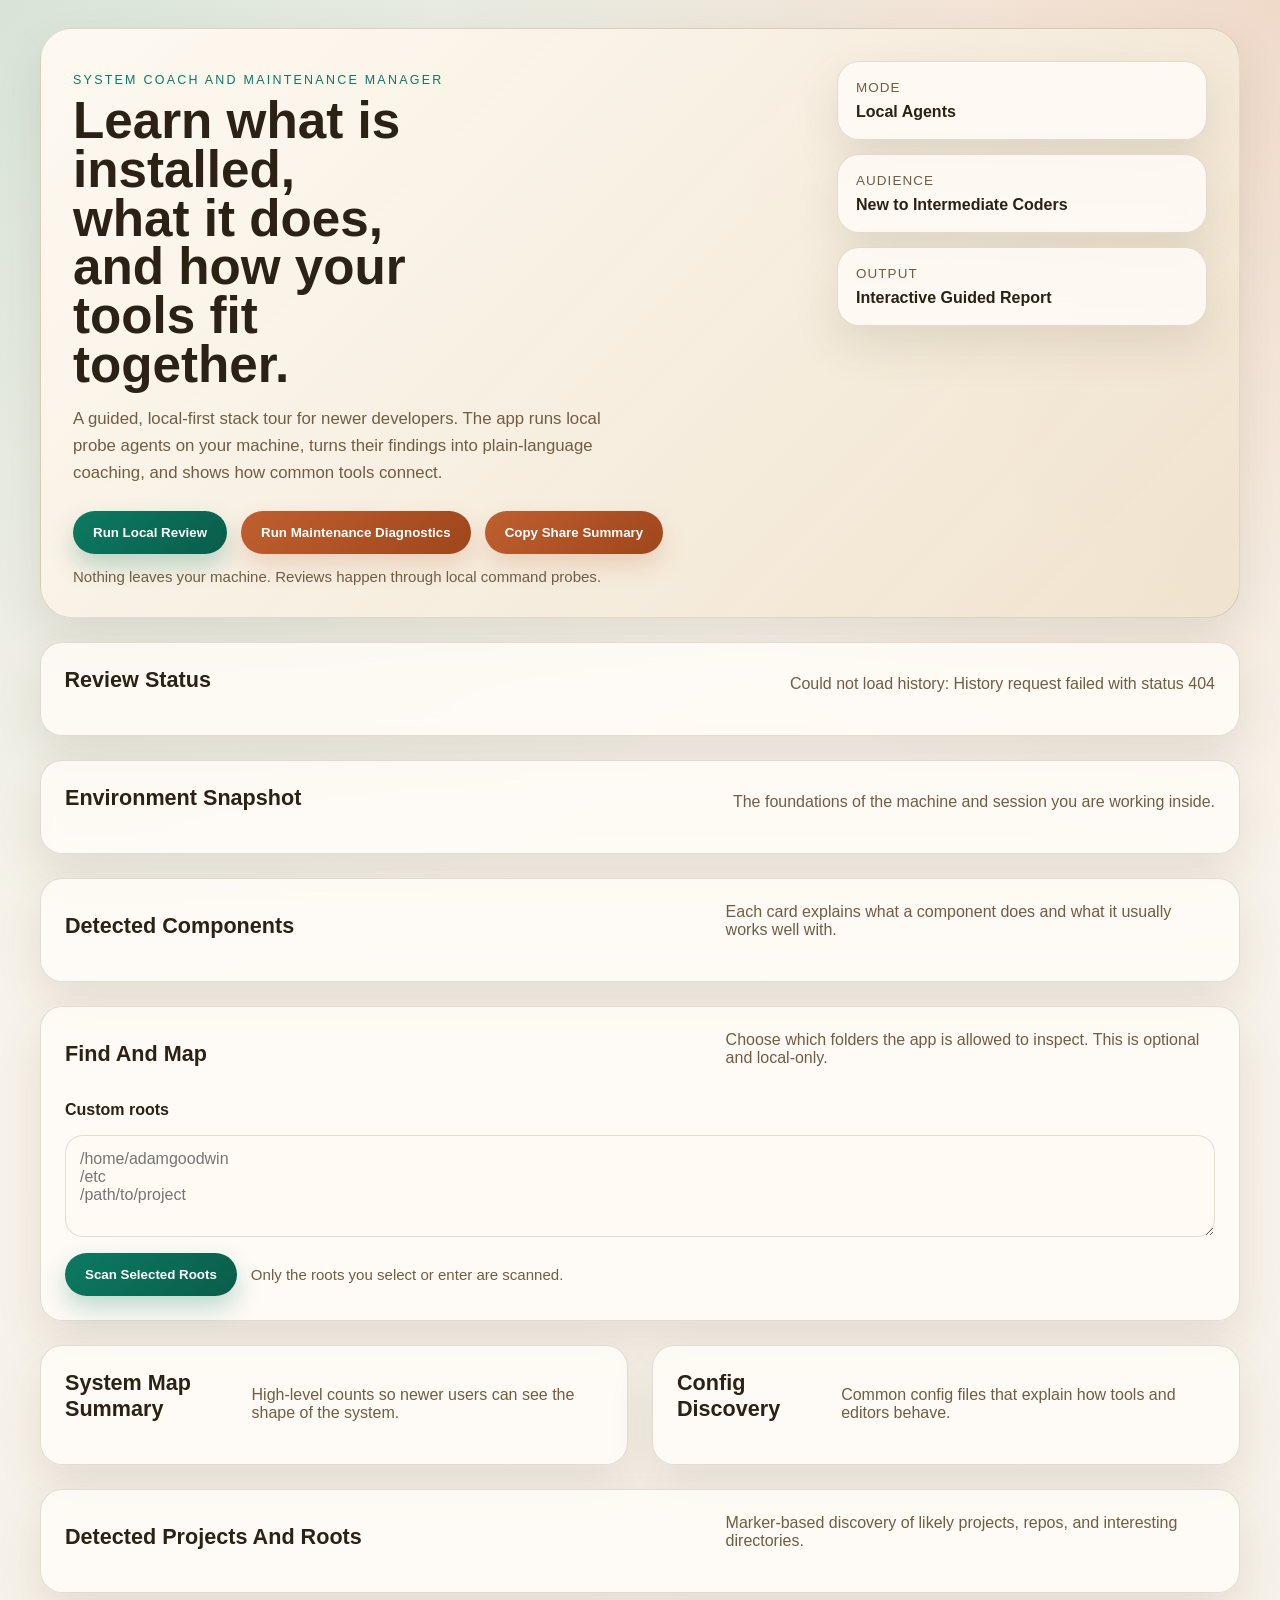
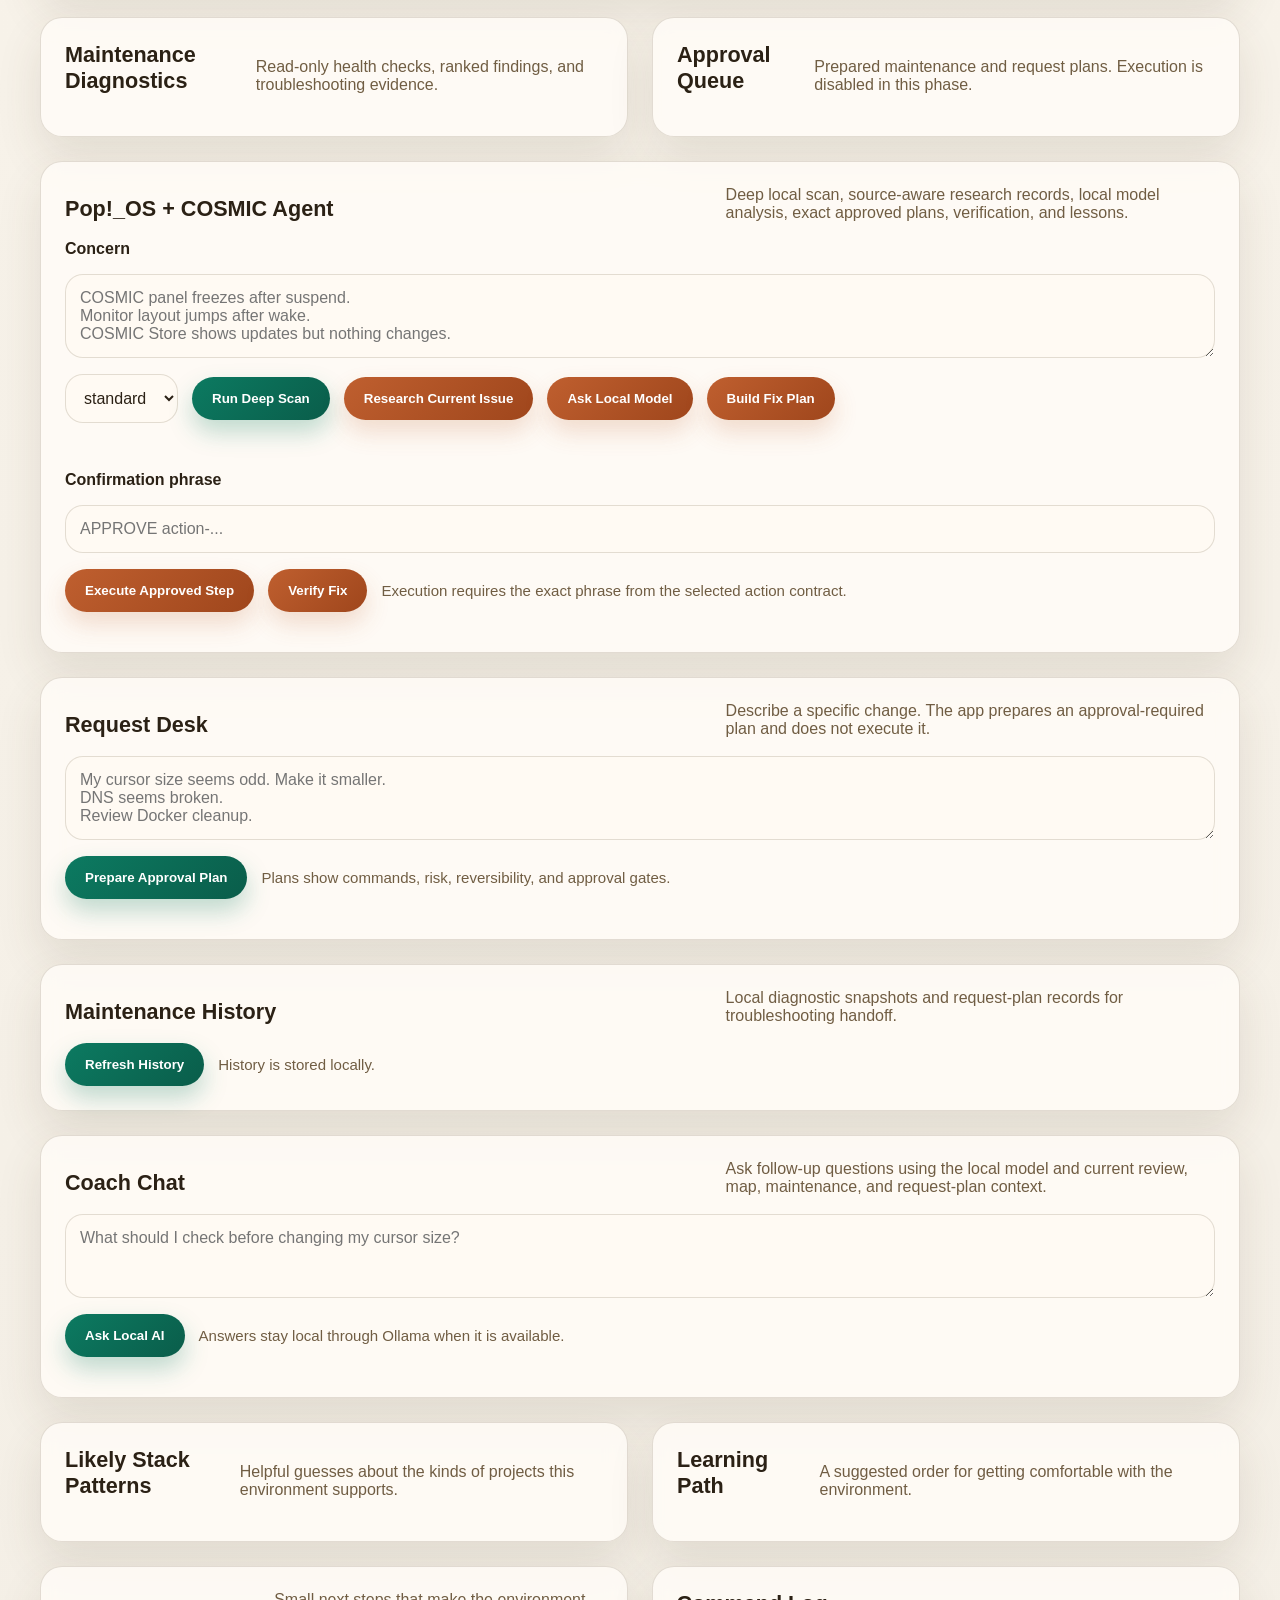
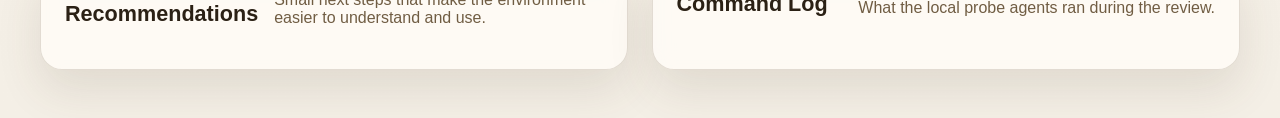
==== src/system_coach_maintenance_manager/web/index.html @ 45680a3e "Add Pop COSMIC guided agent" ====
<!DOCTYPE html>
<html lang="en">
  <head>
    <meta charset="UTF-8" />
    <meta name="viewport" content="width=device-width, initial-scale=1.0" />
    <title>System Coach and Maintenance Manager</title>
    <link rel="stylesheet" href="styles.css" />
  </head>
  <body>
    <div class="page-shell">
      <header class="hero">
        <div class="hero-copy">
          <p class="eyebrow">System Coach and Maintenance Manager</p>
          <h1>Learn what is installed, what it does, and how your tools fit together.</h1>
          <p class="lede">
            A guided, local-first stack tour for newer developers. The app runs local probe agents on your machine,
            turns their findings into plain-language coaching, and shows how common tools connect.
          </p>
          <div class="hero-actions">
            <button id="runReviewButton">Run Local Review</button>
            <button id="runMaintenanceButton" class="secondary-button">Run Maintenance Diagnostics</button>
            <button id="shareSummaryButton" class="secondary-button">Copy Share Summary</button>
            <span class="subtle">Nothing leaves your machine. Reviews happen through local command probes.</span>
          </div>
        </div>
        <div class="hero-panel">
          <div class="metric-card">
            <span class="metric-label">Mode</span>
            <strong>Local Agents</strong>
          </div>
          <div class="metric-card">
            <span class="metric-label">Audience</span>
            <strong>New to Intermediate Coders</strong>
          </div>
          <div class="metric-card">
            <span class="metric-label">Output</span>
            <strong>Interactive Guided Report</strong>
          </div>
        </div>
      </header>

      <main>
        <section class="panel summary-panel">
          <div class="panel-header">
            <h2>Review Status</h2>
            <p id="statusText">Ready to inspect your environment.</p>
          </div>
          <div id="summaryGrid" class="summary-grid"></div>
        </section>

        <section class="panel">
          <div class="panel-header">
            <h2>Environment Snapshot</h2>
            <p>The foundations of the machine and session you are working inside.</p>
          </div>
          <div id="environmentGrid" class="data-grid"></div>
        </section>

        <section class="panel">
          <div class="panel-header">
            <h2>Detected Components</h2>
            <p>Each card explains what a component does and what it usually works well with.</p>
          </div>
          <div id="componentGrid" class="component-grid"></div>
        </section>

        <section class="panel">
          <div class="panel-header">
            <h2>Find And Map</h2>
            <p>Choose which folders the app is allowed to inspect. This is optional and local-only.</p>
          </div>
          <div class="scan-controls">
            <div id="suggestedRoots" class="chip-list"></div>
            <label class="input-label" for="customRootsInput">Custom roots</label>
            <textarea
              id="customRootsInput"
              rows="4"
              placeholder="/home/adamgoodwin&#10;/etc&#10;/path/to/project"
            ></textarea>
            <div class="scan-actions">
              <button id="runMapButton">Scan Selected Roots</button>
              <span class="subtle">Only the roots you select or enter are scanned.</span>
            </div>
          </div>
        </section>

        <section class="two-up">
          <section class="panel">
            <div class="panel-header">
              <h2>System Map Summary</h2>
              <p>High-level counts so newer users can see the shape of the system.</p>
            </div>
            <div id="mapSummaryGrid" class="summary-grid"></div>
            <ul id="mapTeachingNotes" class="text-list"></ul>
          </section>

          <section class="panel">
            <div class="panel-header">
              <h2>Config Discovery</h2>
              <p>Common config files that explain how tools and editors behave.</p>
            </div>
            <div id="configGrid" class="stack-list"></div>
          </section>
        </section>

        <section class="panel">
          <div class="panel-header">
            <h2>Detected Projects And Roots</h2>
            <p>Marker-based discovery of likely projects, repos, and interesting directories.</p>
          </div>
          <div id="scanResults" class="stack-list"></div>
        </section>

        <section class="two-up">
          <section class="panel">
            <div class="panel-header">
              <h2>Maintenance Diagnostics</h2>
              <p>Read-only health checks, ranked findings, and troubleshooting evidence.</p>
            </div>
            <div id="maintenanceSummaryGrid" class="summary-grid"></div>
            <div id="maintenanceFindings" class="stack-list"></div>
          </section>

          <section class="panel">
            <div class="panel-header">
              <h2>Approval Queue</h2>
              <p>Prepared maintenance and request plans. Execution is disabled in this phase.</p>
            </div>
            <div id="maintenancePlans" class="stack-list"></div>
          </section>
        </section>

        <section class="panel">
          <div class="panel-header">
            <h2>Pop!_OS + COSMIC Agent</h2>
            <p>Deep local scan, source-aware research records, local model analysis, exact approved plans, verification, and lessons.</p>
          </div>
          <div class="scan-controls">
            <label class="input-label" for="popCosmicConcernInput">Concern</label>
            <textarea
              id="popCosmicConcernInput"
              rows="3"
              placeholder="COSMIC panel freezes after suspend.&#10;Monitor layout jumps after wake.&#10;COSMIC Store shows updates but nothing changes."
            ></textarea>
            <div class="scan-actions">
              <select id="popCosmicScopeInput">
                <option value="standard">standard</option>
                <option value="display">display</option>
                <option value="updates">updates</option>
                <option value="full">full</option>
              </select>
              <button id="popCosmicScanButton">Run Deep Scan</button>
              <button id="popCosmicResearchButton" class="secondary-button">Research Current Issue</button>
              <button id="popCosmicAnalyzeButton" class="secondary-button">Ask Local Model</button>
              <button id="popCosmicPlanButton" class="secondary-button">Build Fix Plan</button>
            </div>
            <div id="popCosmicSummary" class="stack-list"></div>
            <div id="popCosmicAnalysis" class="stack-list"></div>
            <label class="input-label" for="popCosmicConfirmationInput">Confirmation phrase</label>
            <input id="popCosmicConfirmationInput" placeholder="APPROVE action-..." />
            <div class="scan-actions">
              <button id="popCosmicExecuteButton" class="secondary-button">Execute Approved Step</button>
              <button id="popCosmicVerifyButton" class="secondary-button">Verify Fix</button>
              <span class="subtle">Execution requires the exact phrase from the selected action contract.</span>
            </div>
            <div id="popCosmicActionLog" class="command-log"></div>
          </div>
        </section>

        <section class="panel">
          <div class="panel-header">
            <h2>Request Desk</h2>
            <p>Describe a specific change. The app prepares an approval-required plan and does not execute it.</p>
          </div>
          <div class="scan-controls">
            <textarea
              id="requestInput"
              rows="3"
              placeholder="My cursor size seems odd. Make it smaller.&#10;DNS seems broken.&#10;Review Docker cleanup."
            ></textarea>
            <div class="scan-actions">
              <button id="prepareRequestButton">Prepare Approval Plan</button>
              <span class="subtle">Plans show commands, risk, reversibility, and approval gates.</span>
            </div>
            <div id="requestPlan" class="stack-list"></div>
          </div>
        </section>

        <section class="panel">
          <div class="panel-header">
            <h2>Maintenance History</h2>
            <p>Local diagnostic snapshots and request-plan records for troubleshooting handoff.</p>
          </div>
          <div class="scan-actions">
            <button id="refreshHistoryButton">Refresh History</button>
            <span id="historyPath" class="subtle">History is stored locally.</span>
          </div>
          <div id="historyChanges" class="stack-list"></div>
          <div id="historyLessons" class="stack-list"></div>
          <div id="historyRecords" class="command-log"></div>
        </section>

        <section class="panel">
          <div class="panel-header">
            <h2>Coach Chat</h2>
            <p>Ask follow-up questions using the local model and current review, map, maintenance, and request-plan context.</p>
          </div>
          <div class="scan-controls">
            <textarea
              id="coachQuestionInput"
              rows="3"
              placeholder="What should I check before changing my cursor size?"
            ></textarea>
            <div class="scan-actions">
              <button id="askCoachButton">Ask Local AI</button>
              <span class="subtle">Answers stay local through Ollama when it is available.</span>
            </div>
            <div id="coachConversation" class="command-log"></div>
          </div>
        </section>

        <section class="two-up">
          <section class="panel">
            <div class="panel-header">
              <h2>Likely Stack Patterns</h2>
              <p>Helpful guesses about the kinds of projects this environment supports.</p>
            </div>
            <div id="stackMatches" class="stack-list"></div>
          </section>

          <section class="panel">
            <div class="panel-header">
              <h2>Learning Path</h2>
              <p>A suggested order for getting comfortable with the environment.</p>
            </div>
            <ol id="learningPath" class="learning-list"></ol>
          </section>
        </section>

        <section class="two-up">
          <section class="panel">
            <div class="panel-header">
              <h2>Recommendations</h2>
              <p>Small next steps that make the environment easier to understand and use.</p>
            </div>
            <ul id="recommendations" class="text-list"></ul>
          </section>

          <section class="panel">
            <div class="panel-header">
              <h2>Command Log</h2>
              <p>What the local probe agents ran during the review.</p>
            </div>
            <div id="commandLog" class="command-log"></div>
          </section>
        </section>
      </main>
    </div>

    <template id="componentTemplate">
      <article class="component-card">
        <div class="component-topline">
          <span class="pill category"></span>
          <span class="version"></span>
        </div>
        <h3 class="title"></h3>
        <p class="role"></p>
        <p class="path"></p>
        <div class="pairs"></div>
        <p class="tip"></p>
      </article>
    </template>

    <script src="app.js" defer></script>
  </body>
</html>
---- src/system_coach_maintenance_manager/web/styles.css ----
:root {
  --bg: #f4efe6;
  --bg-strong: #efe2cc;
  --panel: rgba(255, 252, 247, 0.84);
  --panel-strong: #fffaf3;
  --line: rgba(84, 62, 34, 0.16);
  --text: #2b2115;
  --muted: #705d43;
  --accent: #0c7a61;
  --accent-2: #bf5f2f;
  --shadow: 0 20px 45px rgba(86, 67, 39, 0.12);
  --radius: 22px;
}

* {
  box-sizing: border-box;
}

body {
  margin: 0;
  font-family: "IBM Plex Sans", "Segoe UI", sans-serif;
  color: var(--text);
  background:
    radial-gradient(circle at top left, rgba(12, 122, 97, 0.14), transparent 28%),
    radial-gradient(circle at top right, rgba(191, 95, 47, 0.18), transparent 24%),
    linear-gradient(180deg, #faf5ec 0%, var(--bg) 100%);
  min-height: 100vh;
}

.page-shell {
  width: min(1200px, calc(100% - 32px));
  margin: 0 auto;
  padding: 28px 0 48px;
}

.hero {
  display: grid;
  grid-template-columns: 2fr 1fr;
  gap: 24px;
  background: linear-gradient(135deg, rgba(255, 250, 243, 0.95), rgba(239, 226, 204, 0.9));
  border: 1px solid var(--line);
  border-radius: 32px;
  box-shadow: var(--shadow);
  padding: 32px;
}

.eyebrow {
  letter-spacing: 0.18em;
  text-transform: uppercase;
  font-size: 0.78rem;
  color: var(--accent);
  margin-bottom: 10px;
}

h1,
h2,
h3,
strong {
  font-family: "Space Grotesk", "Avenir Next", sans-serif;
}

h1 {
  margin: 0;
  font-size: clamp(2.3rem, 4vw, 4.6rem);
  line-height: 0.95;
  max-width: 12ch;
}

.lede {
  max-width: 58ch;
  color: var(--muted);
  font-size: 1.05rem;
  line-height: 1.6;
}

.hero-actions {
  display: flex;
  flex-wrap: wrap;
  gap: 14px;
  align-items: center;
  margin-top: 24px;
}

button {
  border: 0;
  border-radius: 999px;
  padding: 14px 20px;
  background: linear-gradient(135deg, var(--accent), #0a5d4a);
  color: white;
  font-weight: 700;
  cursor: pointer;
  box-shadow: 0 12px 24px rgba(12, 122, 97, 0.26);
}

.secondary-button {
  background: linear-gradient(135deg, var(--accent-2), #9f461c);
  box-shadow: 0 12px 24px rgba(191, 95, 47, 0.2);
}

button:disabled {
  opacity: 0.7;
  cursor: progress;
}

.subtle {
  color: var(--muted);
  font-size: 0.94rem;
}

.hero-panel {
  display: grid;
  gap: 14px;
  align-content: start;
}

.metric-card,
.panel,
.summary-card,
.data-card,
.component-card,
.stack-card,
.command-entry {
  background: var(--panel);
  backdrop-filter: blur(10px);
  border: 1px solid var(--line);
  border-radius: var(--radius);
  box-shadow: var(--shadow);
}

.metric-card {
  padding: 18px;
}

.metric-label,
.summary-label {
  display: block;
  font-size: 0.84rem;
  text-transform: uppercase;
  letter-spacing: 0.08em;
  color: var(--muted);
  margin-bottom: 8px;
}

main {
  margin-top: 24px;
  display: grid;
  gap: 24px;
}

.panel {
  padding: 24px;
}

.panel-header {
  display: flex;
  justify-content: space-between;
  align-items: end;
  gap: 16px;
  margin-bottom: 18px;
}

.panel-header h2 {
  margin: 0;
  font-size: 1.35rem;
}

.panel-header p {
  margin: 0;
  color: var(--muted);
  max-width: 55ch;
}

.summary-grid,
.data-grid,
.component-grid {
  display: grid;
  gap: 16px;
}

.summary-grid {
  grid-template-columns: repeat(auto-fit, minmax(180px, 1fr));
}

.summary-card,
.data-card,
.component-card {
  padding: 18px;
}

.data-grid {
  grid-template-columns: repeat(auto-fit, minmax(180px, 1fr));
}

.data-card span {
  display: block;
  color: var(--muted);
  text-transform: capitalize;
  margin-bottom: 8px;
}

.component-grid {
  grid-template-columns: repeat(auto-fit, minmax(260px, 1fr));
}

.component-topline,
.stack-topline {
  display: flex;
  justify-content: space-between;
  gap: 12px;
  align-items: center;
  margin-bottom: 12px;
}

.pill {
  display: inline-flex;
  align-items: center;
  border-radius: 999px;
  padding: 6px 10px;
  background: rgba(12, 122, 97, 0.12);
  color: var(--accent);
  font-size: 0.82rem;
  font-weight: 700;
}

.confidence {
  background: rgba(191, 95, 47, 0.12);
  color: var(--accent-2);
}

.title {
  margin: 0 0 10px;
  font-size: 1.16rem;
}

.role,
.path,
.tip,
.stack-card p {
  color: var(--muted);
  line-height: 1.55;
}

.pairs {
  font-size: 0.94rem;
  margin: 14px 0;
}

.two-up {
  display: grid;
  grid-template-columns: 1fr 1fr;
  gap: 24px;
}

.learning-list,
.text-list {
  margin: 0;
  padding-left: 20px;
  display: grid;
  gap: 12px;
}

.stack-list,
.command-log {
  display: grid;
  gap: 14px;
}

.scan-controls {
  display: grid;
  gap: 16px;
}

.chip-list {
  display: flex;
  flex-wrap: wrap;
  gap: 10px;
}

.chip-option {
  display: inline-flex;
  gap: 8px;
  align-items: center;
  padding: 10px 14px;
  border-radius: 999px;
  background: rgba(12, 122, 97, 0.08);
  border: 1px solid rgba(12, 122, 97, 0.18);
  color: var(--text);
  cursor: pointer;
}

.chip-option input {
  accent-color: var(--accent);
}

.input-label {
  font-weight: 700;
}

textarea,
input,
select {
  width: 100%;
  border-radius: 18px;
  border: 1px solid var(--line);
  background: var(--panel-strong);
  padding: 14px;
  font: inherit;
  color: var(--text);
}

textarea {
  resize: vertical;
}

select {
  width: auto;
}

.scan-actions {
  display: flex;
  flex-wrap: wrap;
  align-items: center;
  gap: 14px;
}

.stack-card,
.command-entry {
  padding: 18px;
}

.command-entry code {
  display: block;
  margin-bottom: 8px;
  font-size: 0.92rem;
}

.command-entry span {
  margin-right: 12px;
  color: var(--muted);
  font-size: 0.9rem;
}

.command-entry p {
  margin: 12px 0 0;
  color: var(--text);
  white-space: pre-wrap;
}

.compact-list {
  gap: 10px;
}

.compact-list li {
  line-height: 1.5;
}

@media (max-width: 900px) {
  .hero,
  .two-up {
    grid-template-columns: 1fr;
  }

  .panel-header {
    align-items: start;
    flex-direction: column;
  }
}
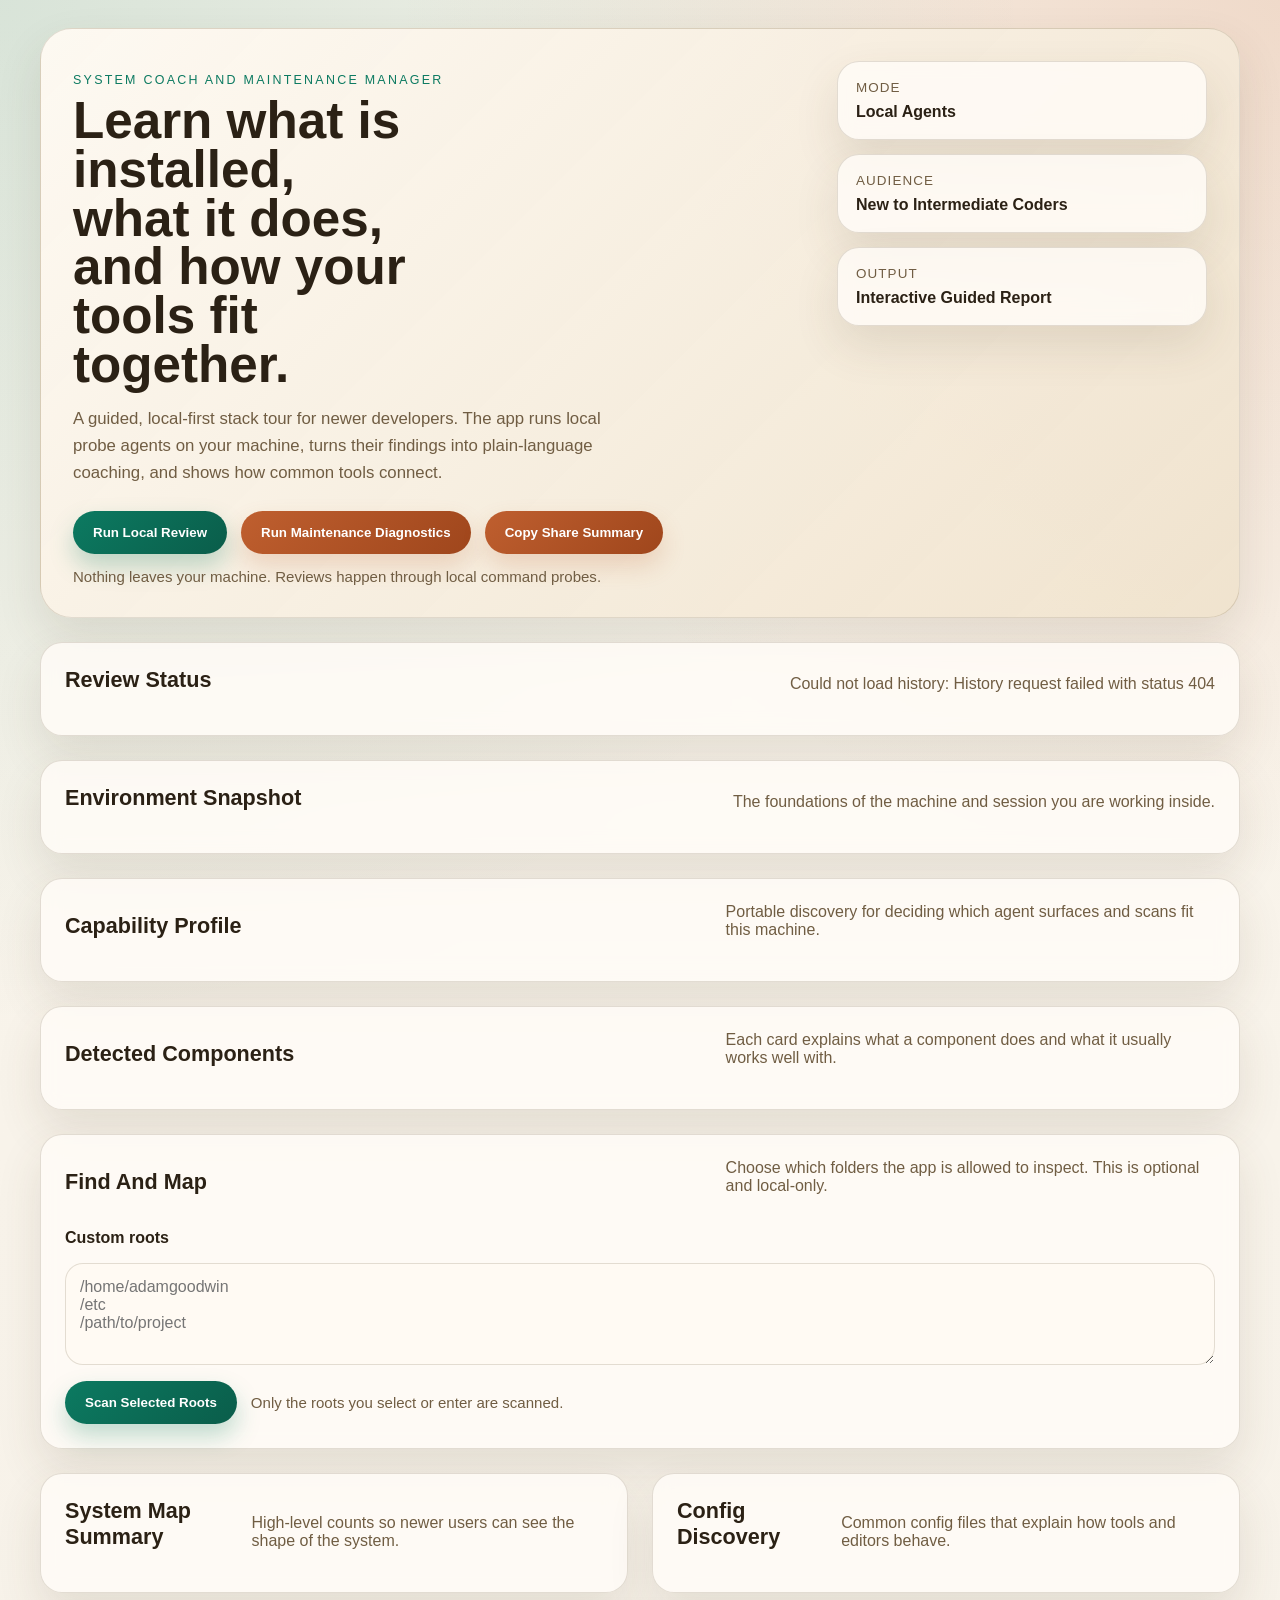
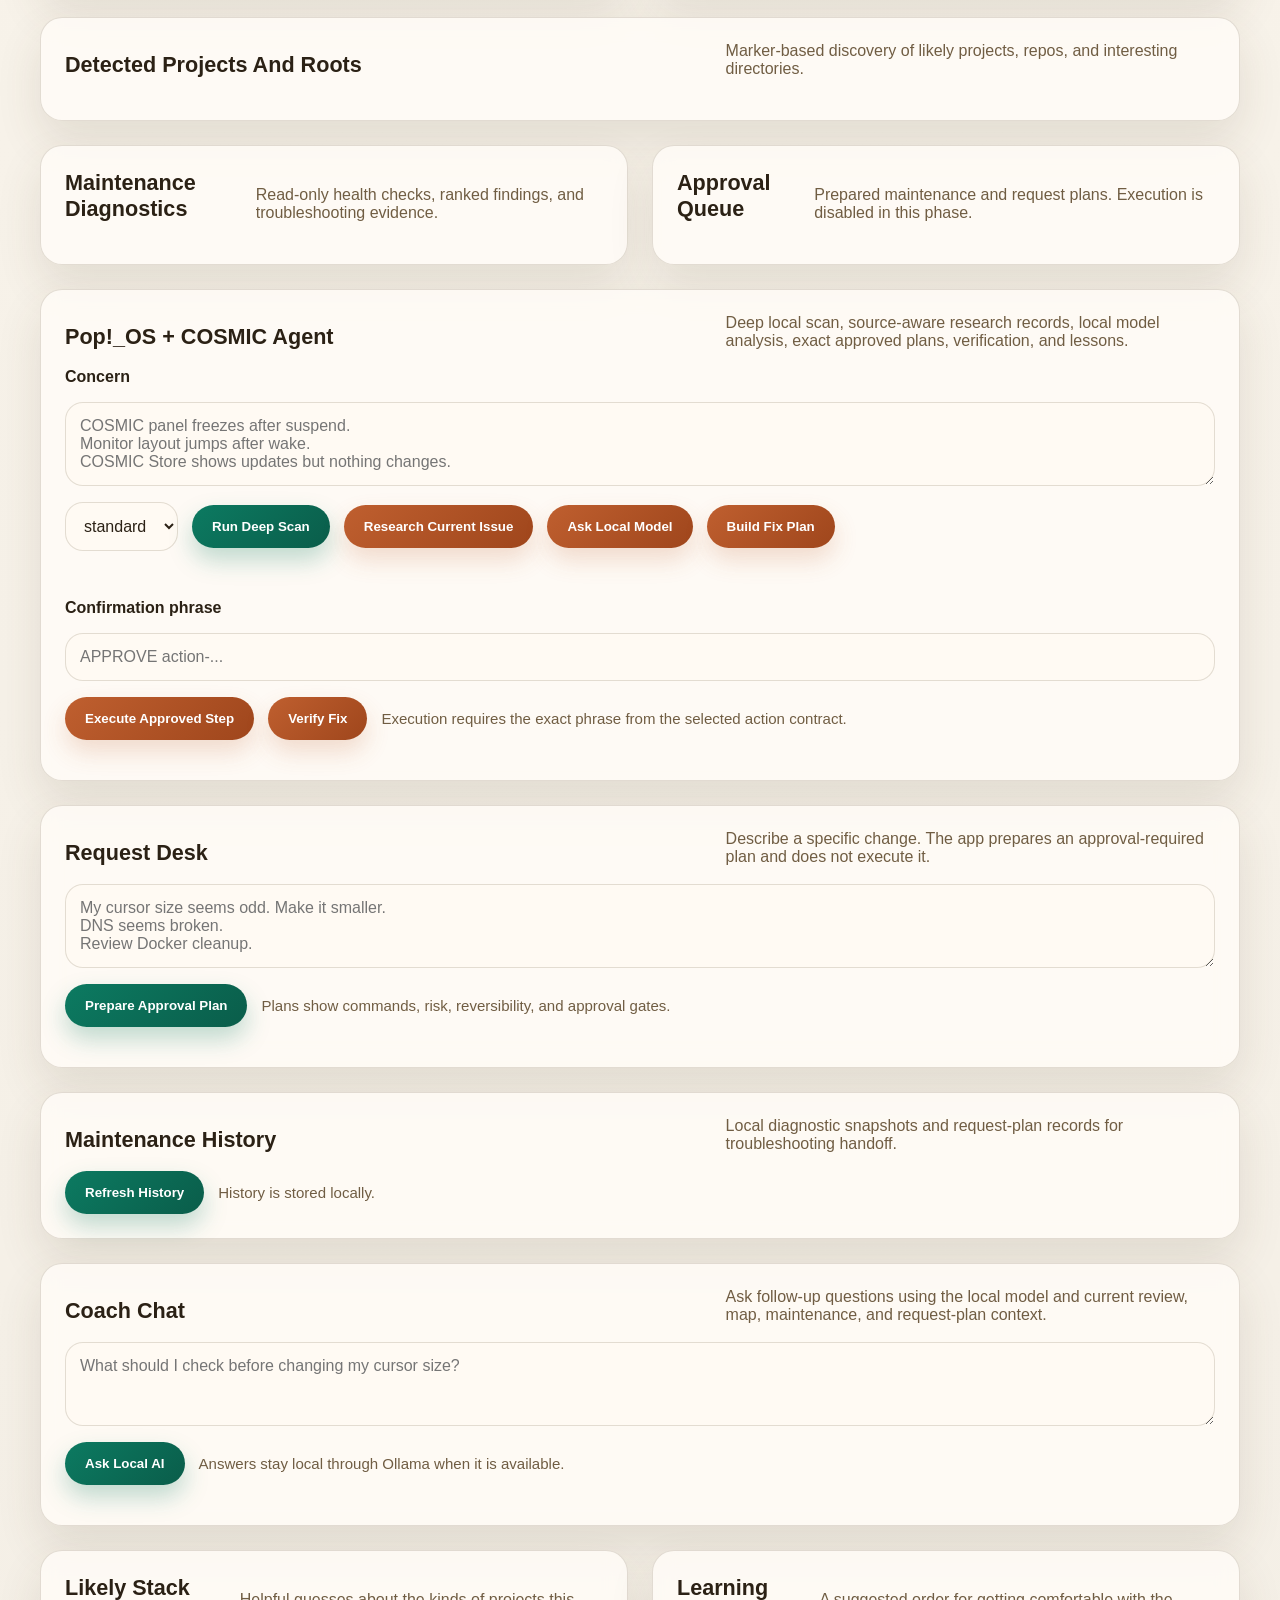
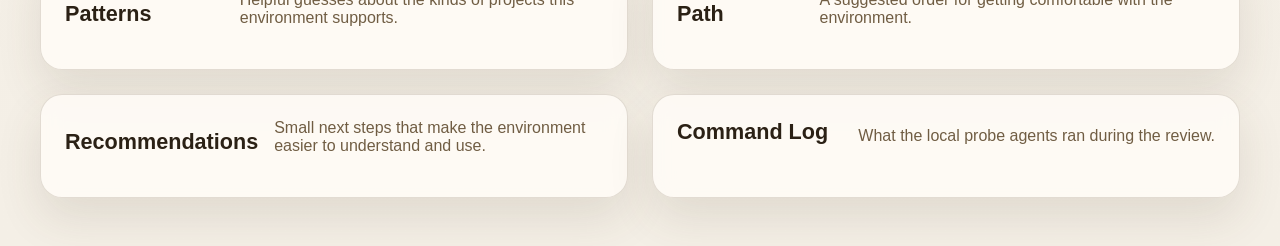
==== commit 4dfc8ca6: "Add portable system capability discovery" ====
--- a/src/system_coach_maintenance_manager/web/index.html
+++ b/src/system_coach_maintenance_manager/web/index.html
@@ -58,6 +58,14 @@
 
         <section class="panel">
           <div class="panel-header">
+            <h2>Capability Profile</h2>
+            <p>Portable discovery for deciding which agent surfaces and scans fit this machine.</p>
+          </div>
+          <div id="capabilityGrid" class="stack-list"></div>
+        </section>
+
+        <section class="panel">
+          <div class="panel-header">
             <h2>Detected Components</h2>
             <p>Each card explains what a component does and what it usually works well with.</p>
           </div>
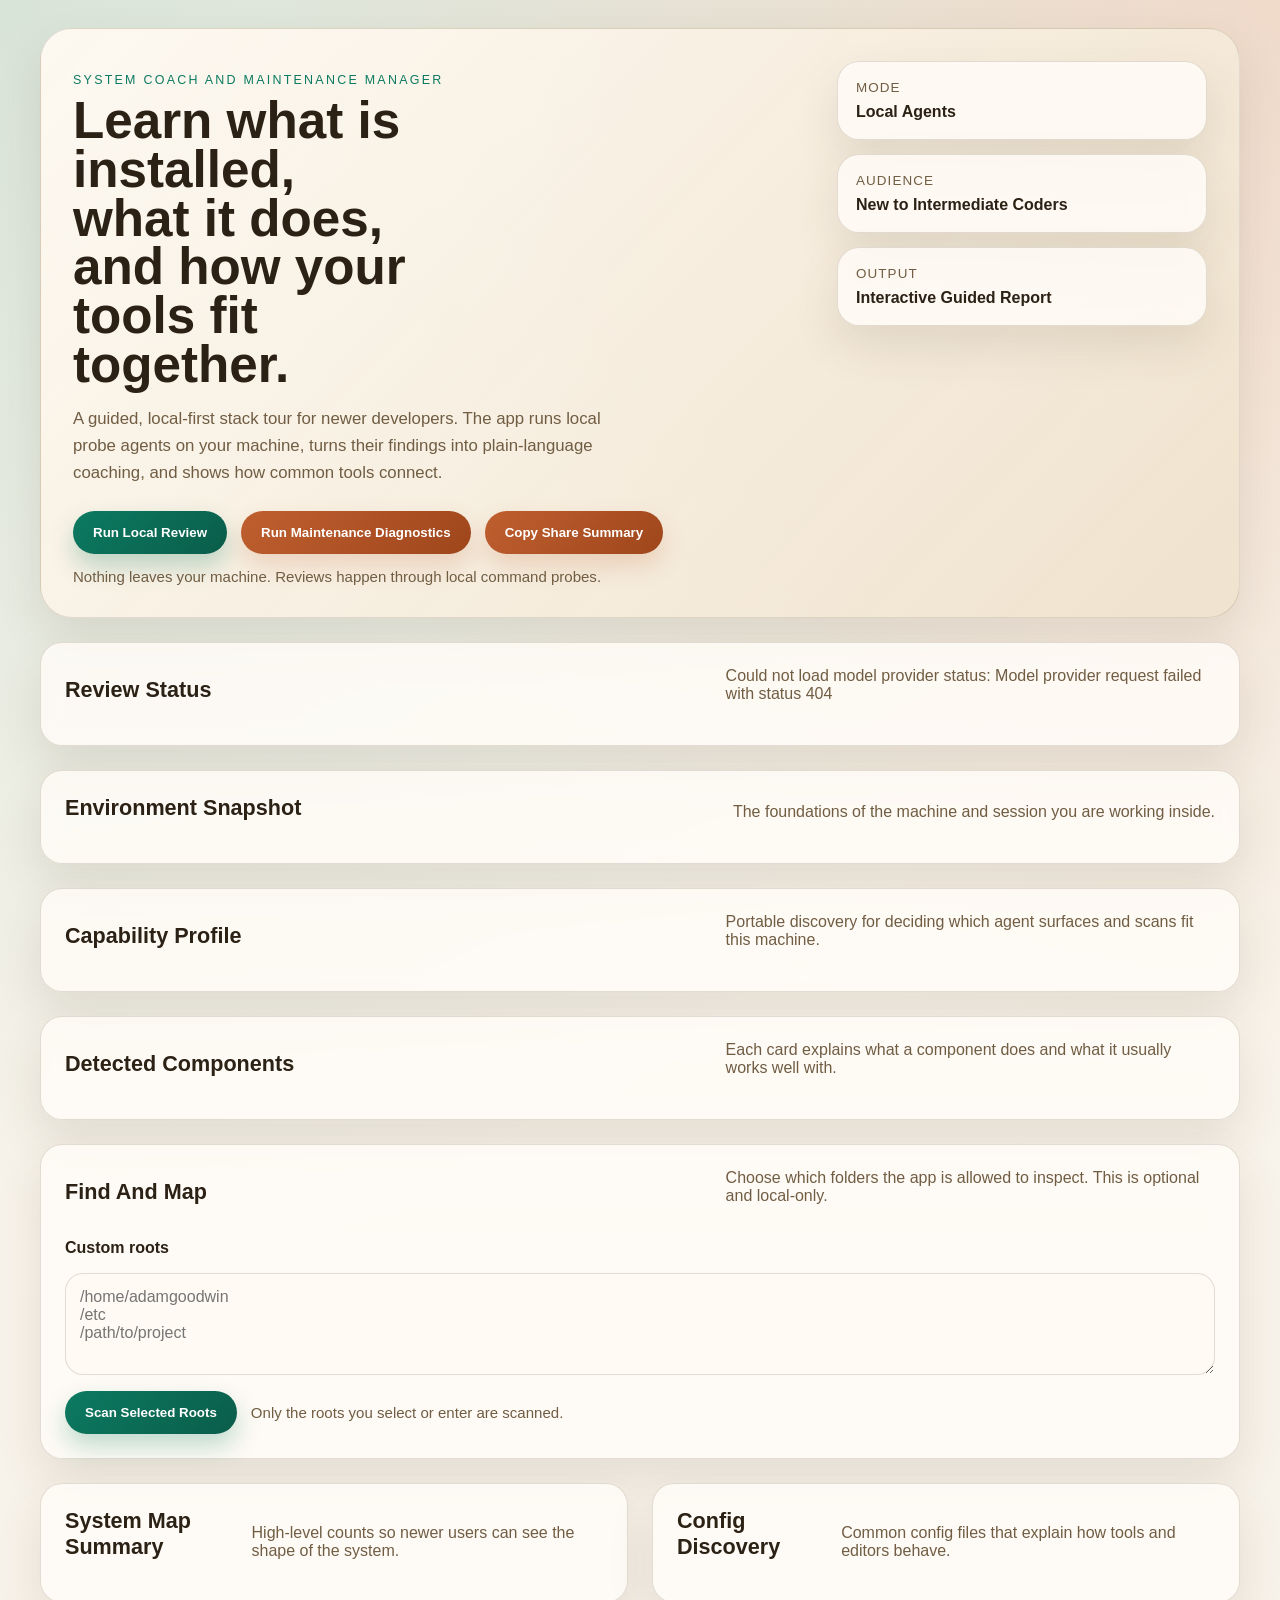
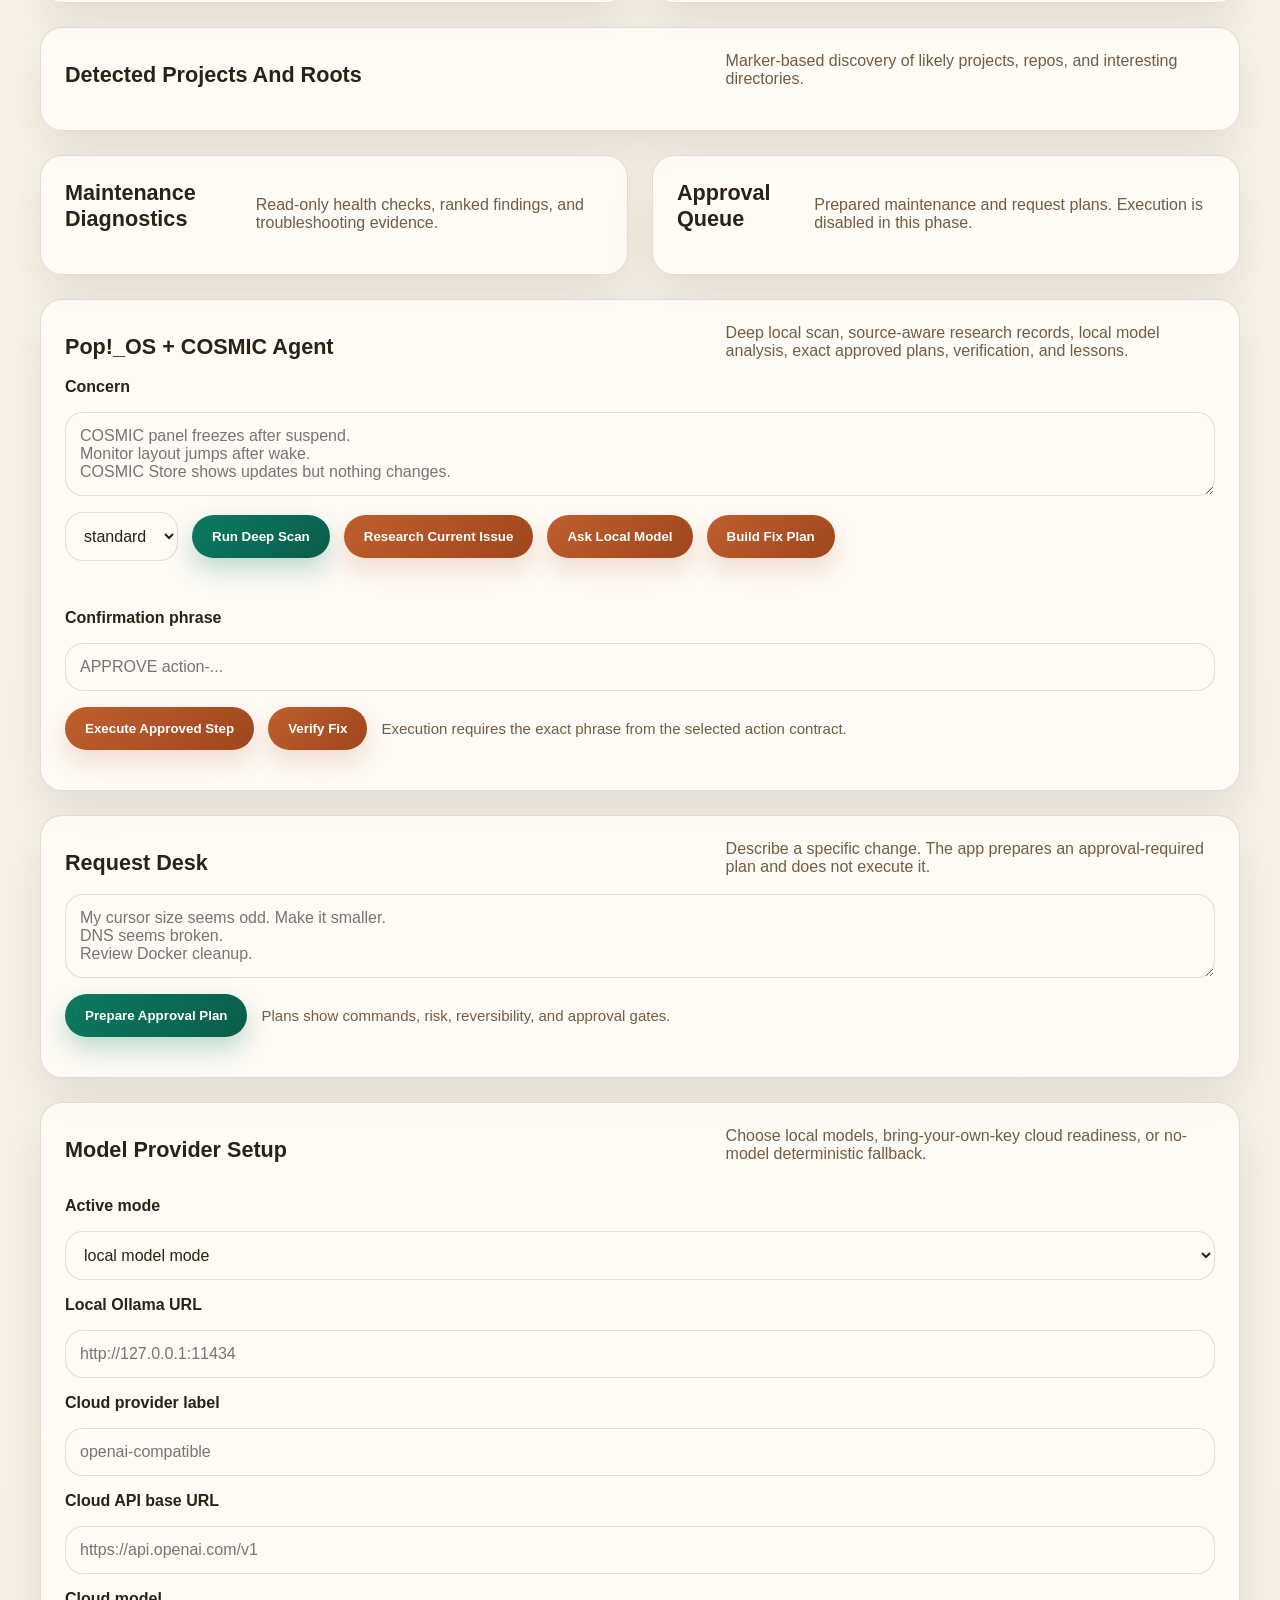
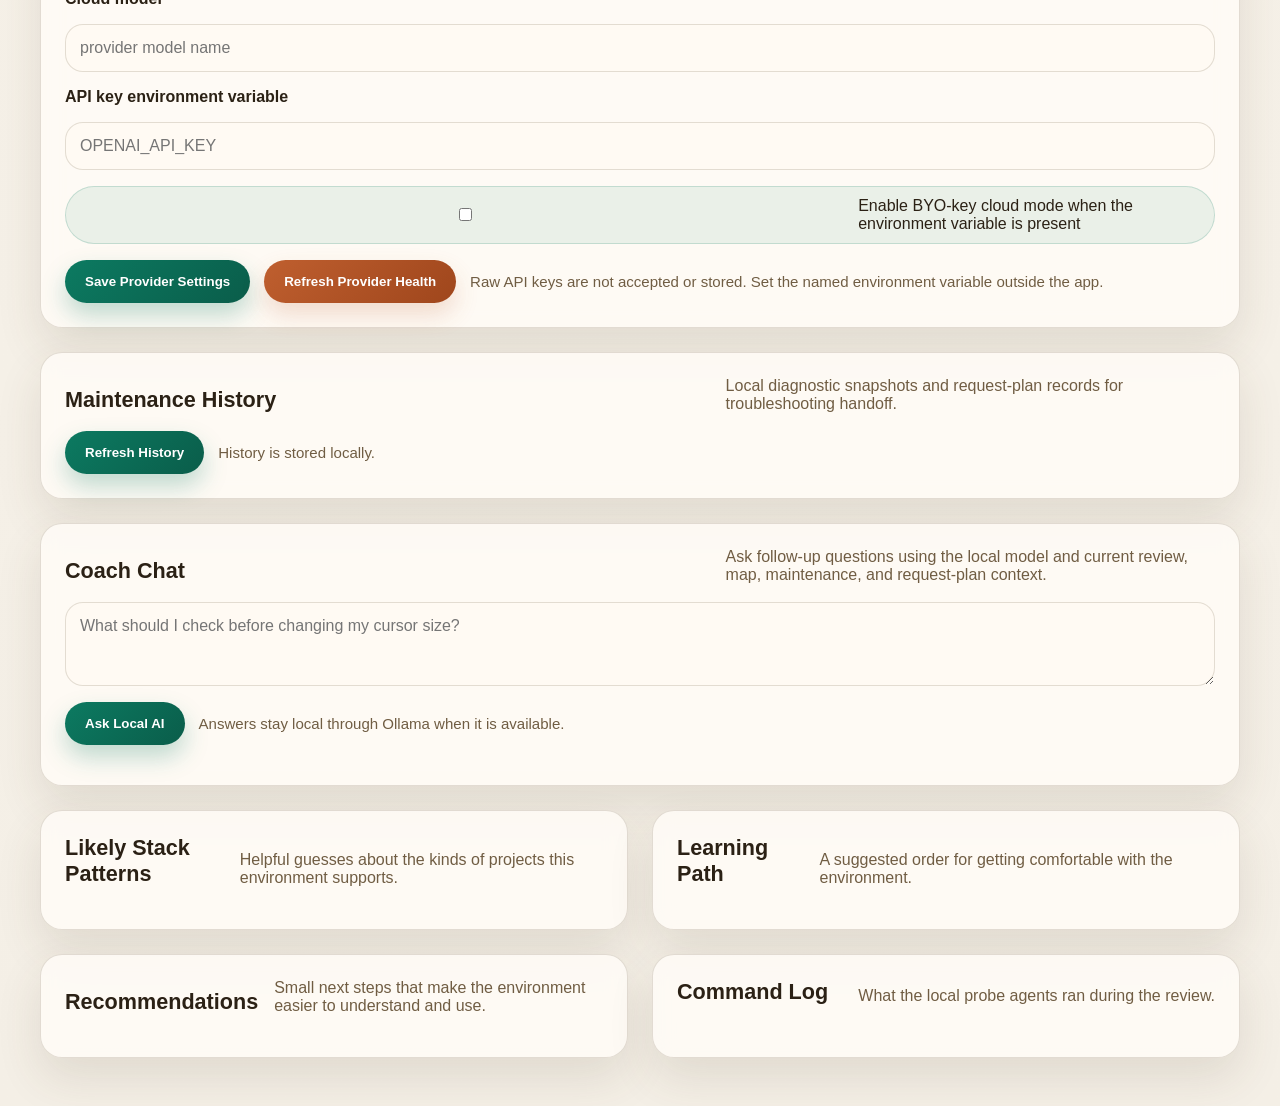
==== commit 2aadd237: "Add model provider setup" ====
--- a/src/system_coach_maintenance_manager/web/index.html
+++ b/src/system_coach_maintenance_manager/web/index.html
@@ -196,6 +196,41 @@
 
         <section class="panel">
           <div class="panel-header">
+            <h2>Model Provider Setup</h2>
+            <p>Choose local models, bring-your-own-key cloud readiness, or no-model deterministic fallback.</p>
+          </div>
+          <div class="scan-controls">
+            <div id="modelProviderSummary" class="stack-list"></div>
+            <label class="input-label" for="modelProviderModeInput">Active mode</label>
+            <select id="modelProviderModeInput">
+              <option value="local">local model mode</option>
+              <option value="cloud">bring-your-own-key cloud mode</option>
+              <option value="deterministic">no-model deterministic fallback</option>
+            </select>
+            <label class="input-label" for="localModelBaseUrlInput">Local Ollama URL</label>
+            <input id="localModelBaseUrlInput" placeholder="http://127.0.0.1:11434" />
+            <label class="input-label" for="cloudProviderInput">Cloud provider label</label>
+            <input id="cloudProviderInput" placeholder="openai-compatible" />
+            <label class="input-label" for="cloudBaseUrlInput">Cloud API base URL</label>
+            <input id="cloudBaseUrlInput" placeholder="https://api.openai.com/v1" />
+            <label class="input-label" for="cloudModelInput">Cloud model</label>
+            <input id="cloudModelInput" placeholder="provider model name" />
+            <label class="input-label" for="cloudApiKeyEnvInput">API key environment variable</label>
+            <input id="cloudApiKeyEnvInput" placeholder="OPENAI_API_KEY" />
+            <label class="chip-option">
+              <input id="cloudEnabledInput" type="checkbox" />
+              <span>Enable BYO-key cloud mode when the environment variable is present</span>
+            </label>
+            <div class="scan-actions">
+              <button id="saveModelProviderButton">Save Provider Settings</button>
+              <button id="refreshModelProviderButton" class="secondary-button">Refresh Provider Health</button>
+              <span class="subtle">Raw API keys are not accepted or stored. Set the named environment variable outside the app.</span>
+            </div>
+          </div>
+        </section>
+
+        <section class="panel">
+          <div class="panel-header">
             <h2>Maintenance History</h2>
             <p>Local diagnostic snapshots and request-plan records for troubleshooting handoff.</p>
           </div>
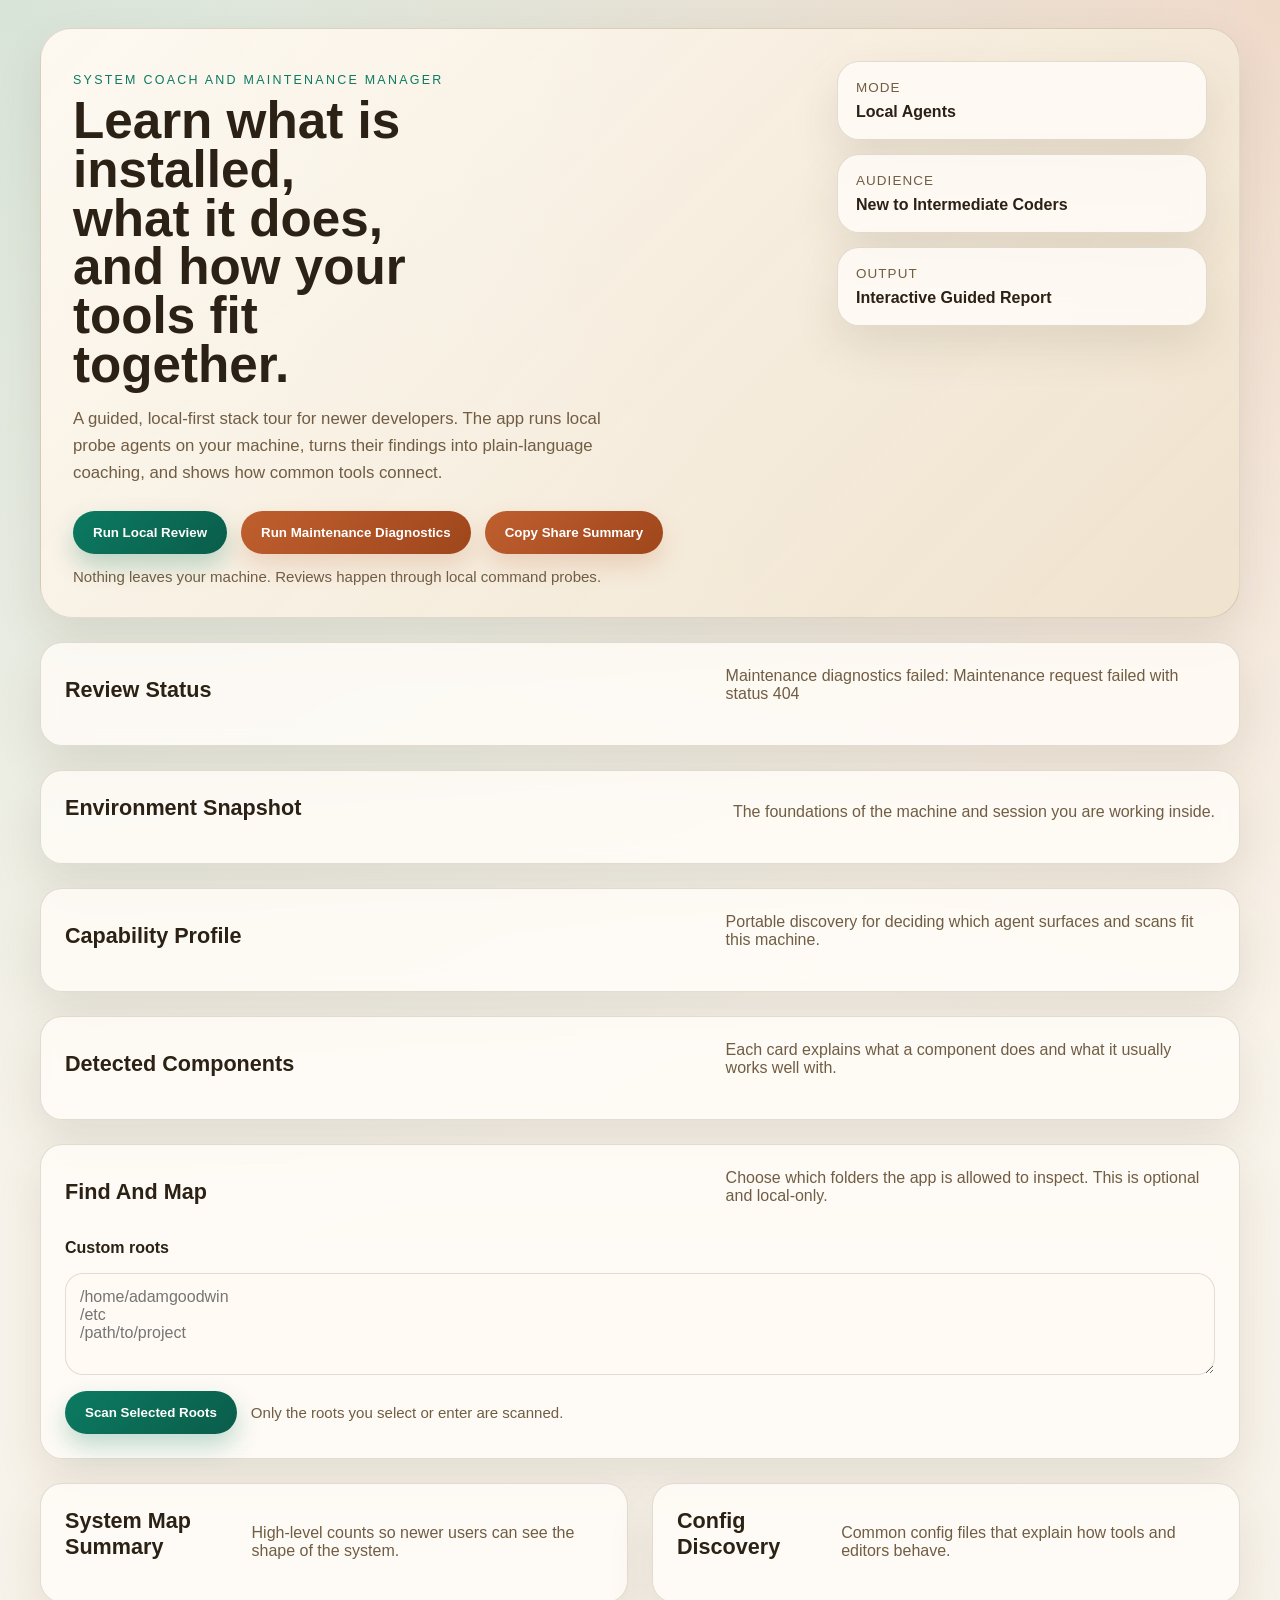
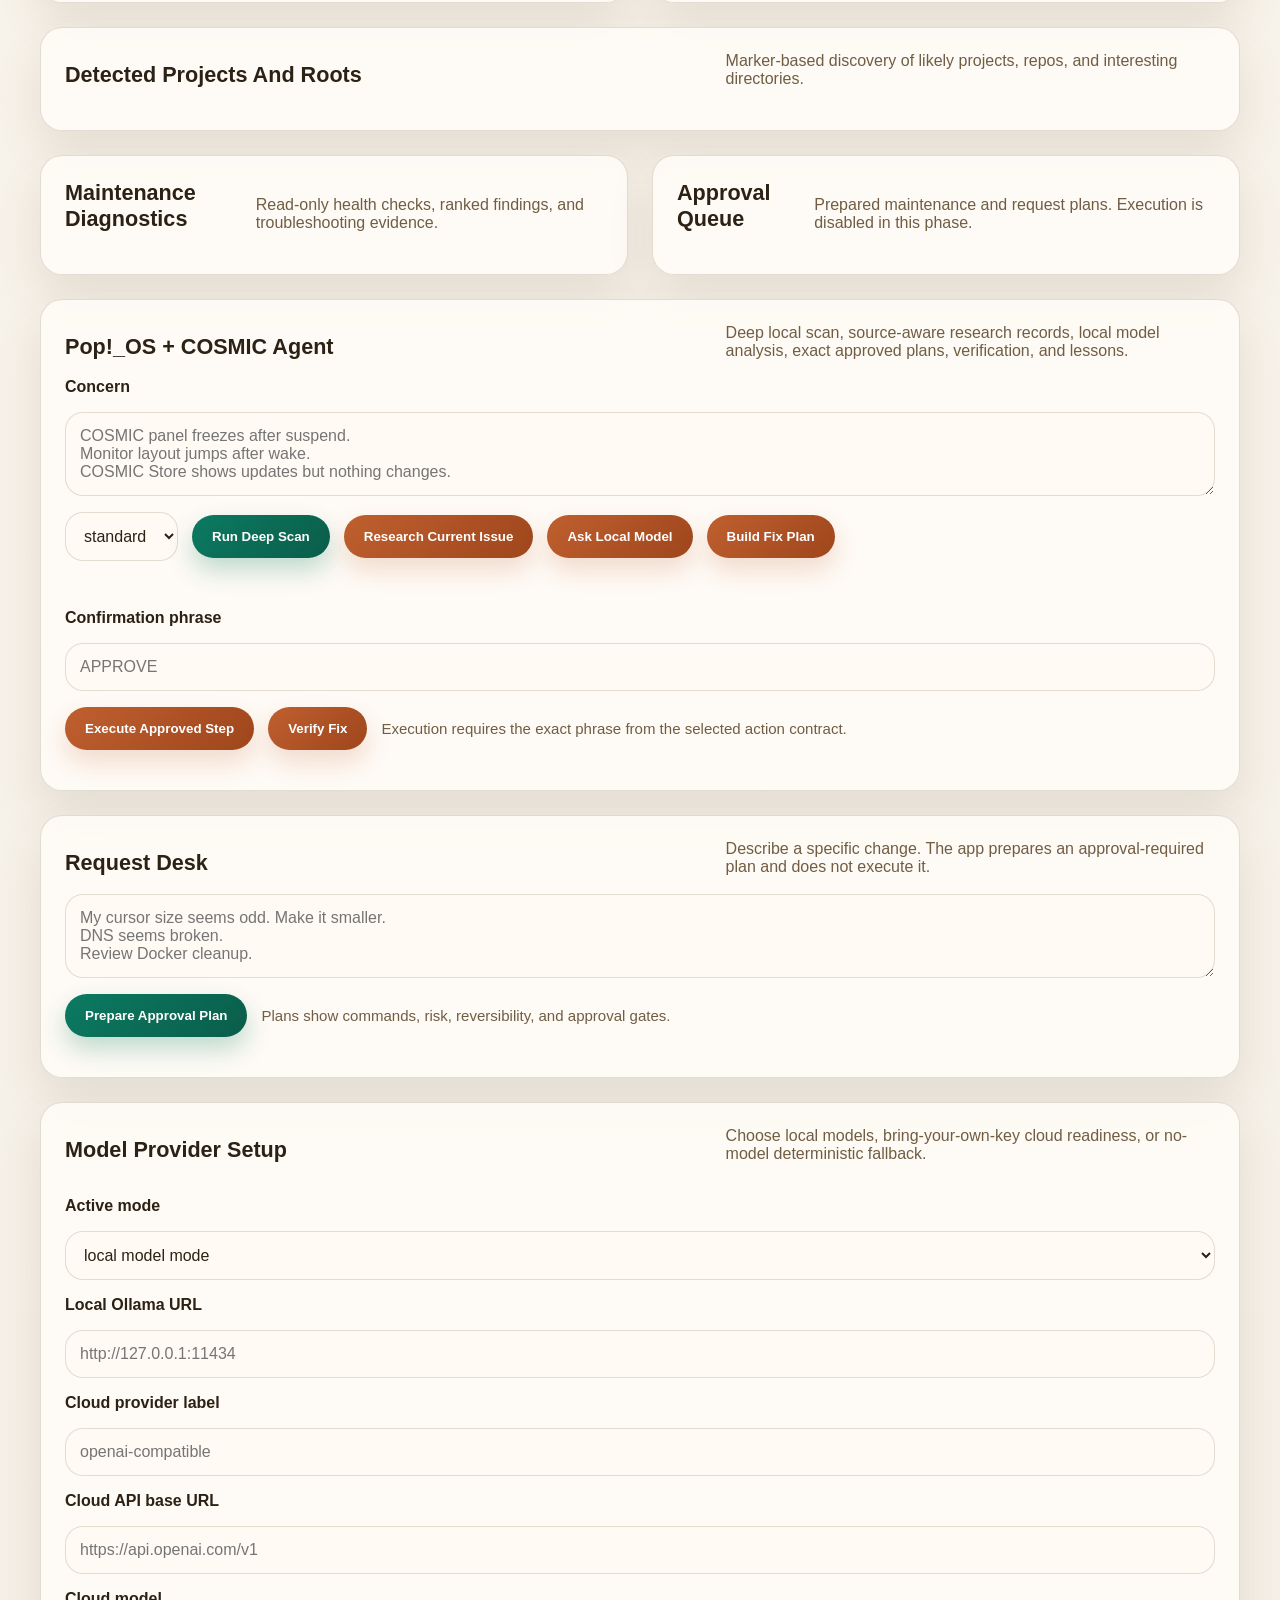
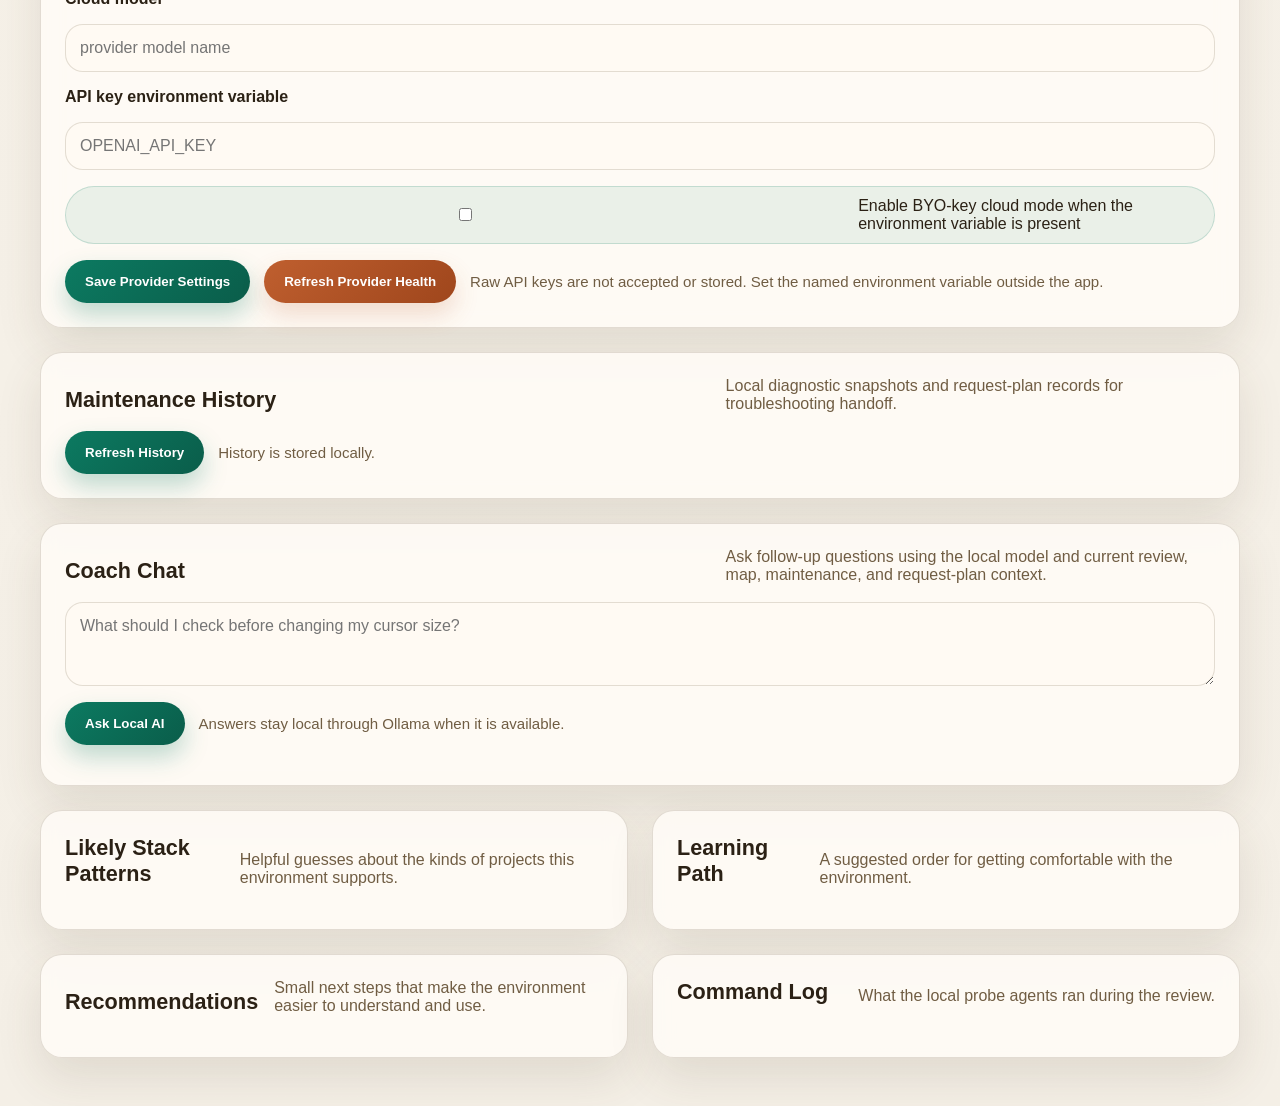
==== commit 18816956: "Simplify guarded action confirmation phrase" ====
--- a/src/system_coach_maintenance_manager/web/index.html
+++ b/src/system_coach_maintenance_manager/web/index.html
@@ -165,7 +165,7 @@
             <div id="popCosmicSummary" class="stack-list"></div>
             <div id="popCosmicAnalysis" class="stack-list"></div>
             <label class="input-label" for="popCosmicConfirmationInput">Confirmation phrase</label>
-            <input id="popCosmicConfirmationInput" placeholder="APPROVE action-..." />
+            <input id="popCosmicConfirmationInput" placeholder="APPROVE" />
             <div class="scan-actions">
               <button id="popCosmicExecuteButton" class="secondary-button">Execute Approved Step</button>
               <button id="popCosmicVerifyButton" class="secondary-button">Verify Fix</button>
